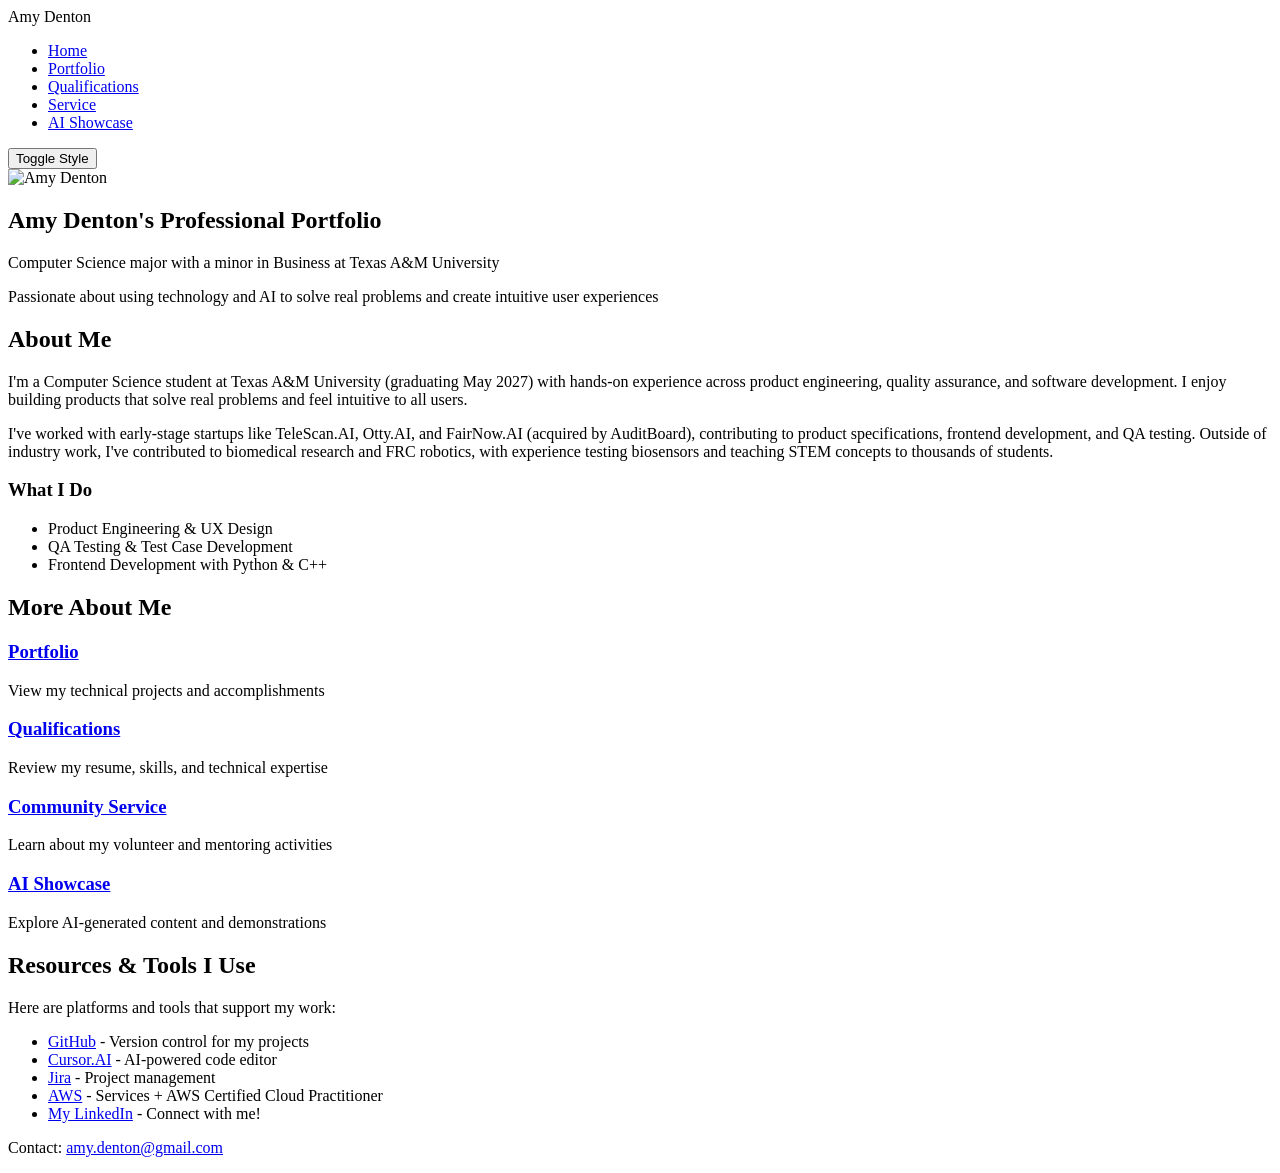
==== index.html @ 45a6ced4 "Add files via upload page files + resume/photo" ====
<!DOCTYPE html>
<html lang="en">
<head>
    <meta charset="UTF-8">
    <meta name="viewport" content="width=device-width, initial-scale=1.0">
    <title>Amy Denton | Computer Science Professional</title>
    <link rel="stylesheet" href="css/style1.css" id="stylesheet">
</head>
<body>
    <nav class="navbar">
        <div class="nav-container">
            <div class="logo">Amy Denton</div>
            <ul class="nav-links">
                <li><a href="index.html" class="active">Home</a></li>
                <li><a href="portfolio.html">Portfolio</a></li>
                <li><a href="qualifications.html">Qualifications</a></li>
                <li><a href="service.html">Service</a></li>
                <li><a href="genai.html">AI Showcase</a></li>
            </ul>
            <button class="style-toggle" onclick="toggleStyle()">Toggle Style</button>
        </div>
    </nav>

    <main>
        <section class="hero">
            <div class="hero-content">
                <div class="profile-picture">
                    <img src="images/AmyDenton.jpg" alt="Amy Denton">
                </div>
                <h1>Amy Denton's Professional Portfolio</h1>
                <p>Computer Science major with a minor in Business at Texas A&M University</p>
                <p class="subtitle">Passionate about using technology and AI to solve real problems and create intuitive user experiences</p>
            </div>
        </section>

        <section class="about">
            <div class="container">
                <h2>About Me</h2>
                <p>I'm a Computer Science student at Texas A&M University (graduating May 2027) with hands-on experience across product engineering, quality assurance, and software development. I enjoy building products that solve real problems and feel intuitive to all users.</p>

                <p>I've worked with early-stage startups like TeleScan.AI, Otty.AI, and FairNow.AI (acquired by AuditBoard), contributing to product specifications, frontend development, and QA testing. Outside of industry work, I've contributed to biomedical research and FRC robotics, with experience testing biosensors and teaching STEM concepts to thousands of students.</p>
                <div class="highlight-box">
                    <h3>What I Do</h3>
                    <ul>
                        <li>Product Engineering & UX Design</li>
                        <li>QA Testing & Test Case Development</li>
                        <li>Frontend Development with Python & C++</li>
                    </ul>
                </div>
            </div>
        </section>

        <section class="quick-links">
            <div class="container">
                <h2>More About Me</h2>
                <div class="link-grid">
                    <div class="link-card">
                        <h3><a href="portfolio.html">Portfolio</a></h3>
                        <p>View my technical projects and accomplishments</p>
                    </div>
                    <div class="link-card">
                        <h3><a href="qualifications.html">Qualifications</a></h3>
                        <p>Review my resume, skills, and technical expertise</p>
                    </div>
                    <div class="link-card">
                        <h3><a href="service.html">Community Service</a></h3>
                        <p>Learn about my volunteer and mentoring activities</p>
                    </div>
                    <div class="link-card">
                        <h3><a href="genai.html">AI Showcase</a></h3>
                        <p>Explore AI-generated content and demonstrations</p>
                    </div>
                </div>
            </div>
        </section>

        <section class="resources">
            <div class="container">
                <h2>Resources & Tools I Use</h2>
                <p>Here are platforms and tools that support my work:</p>
                <ul class="external-links">
                    <li><a href="https://www.github.com" target="_blank">GitHub</a> - Version control for my projects</li>
                    <li><a href="https://cursor.sh" target="_blank">Cursor.AI</a> - AI-powered code editor</li>
                    <li><a href="https://www.atlassian.com/software/jira" target="_blank">Jira</a> - Project management</li>
                    <li><a href="https://aws.amazon.com" target="_blank">AWS</a> - Services + AWS Certified Cloud Practitioner</li>
                    <li><a href="https://www.linkedin.com/in/amy-g-denton" target="_blank">My LinkedIn</a> - Connect with me!</li>
                </ul>
            </div>
        </section>
    </main>

    <footer>
        <div class="footer-content">
            <p>Contact: <a href="mailto:amy.denton@gmail.com">amy.denton@gmail.com</a></p>
        </div>
    </footer>

    <script src="js/style-toggle.js"></script>
</body>
</html>
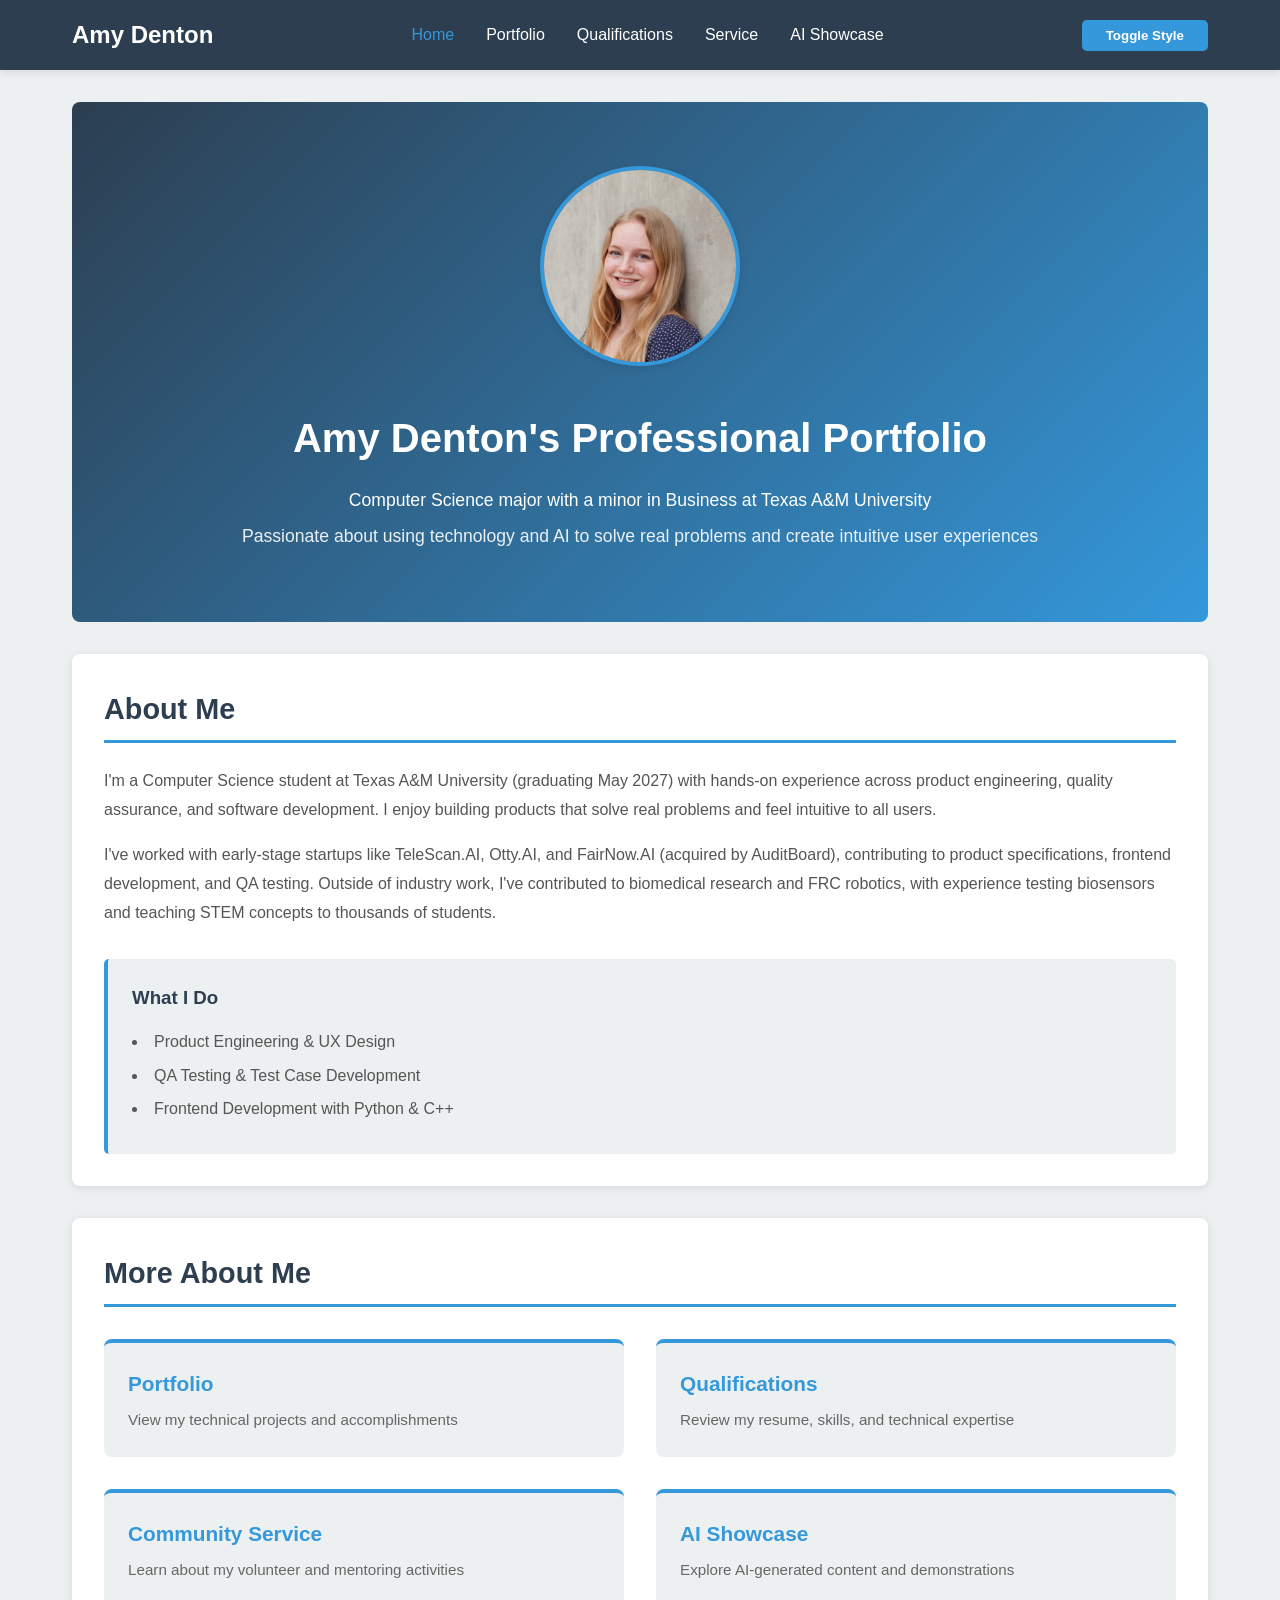
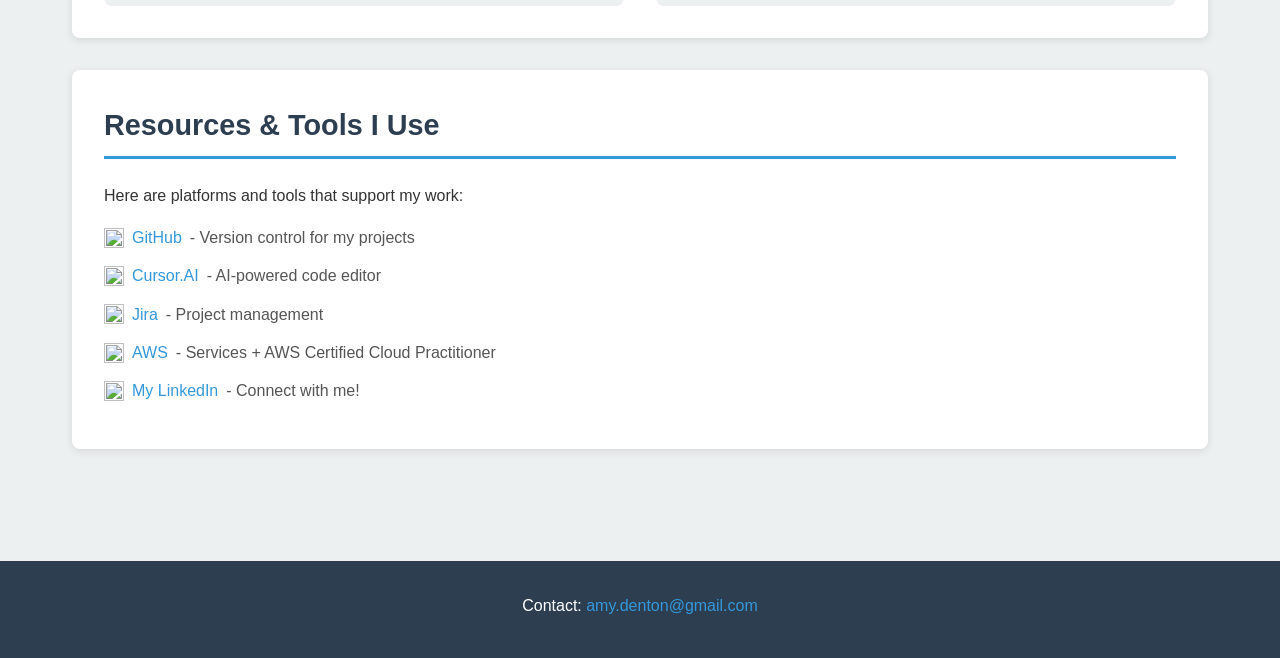
==== commit 480f7c21: "Not necessarily Peer feedback but taking inspiration from another students website: I added in icons" ====
--- a/index.html
+++ b/index.html
@@ -79,11 +79,11 @@
                 <h2>Resources & Tools I Use</h2>
                 <p>Here are platforms and tools that support my work:</p>
                 <ul class="external-links">
-                    <li><a href="https://www.github.com" target="_blank">GitHub</a> - Version control for my projects</li>
-                    <li><a href="https://cursor.sh" target="_blank">Cursor.AI</a> - AI-powered code editor</li>
-                    <li><a href="https://www.atlassian.com/software/jira" target="_blank">Jira</a> - Project management</li>
-                    <li><a href="https://aws.amazon.com" target="_blank">AWS</a> - Services + AWS Certified Cloud Practitioner</li>
-                    <li><a href="https://www.linkedin.com/in/amy-g-denton" target="_blank">My LinkedIn</a> - Connect with me!</li>
+                    <li><img src="https://www.google.com/s2/favicons?domain=github.com&sz=32" alt="" class="item-icon"><a href="https://www.github.com" target="_blank">GitHub</a> - Version control for my projects</li>
+                    <li><img src="https://www.google.com/s2/favicons?domain=cursor.sh&sz=32" alt="" class="item-icon"><a href="https://cursor.sh" target="_blank">Cursor.AI</a> - AI-powered code editor</li>
+                    <li><img src="https://www.google.com/s2/favicons?domain=atlassian.com&sz=32" alt="" class="item-icon"><a href="https://www.atlassian.com/software/jira" target="_blank">Jira</a> - Project management</li>
+                    <li><img src="https://www.google.com/s2/favicons?domain=aws.amazon.com&sz=32" alt="" class="item-icon"><a href="https://aws.amazon.com" target="_blank">AWS</a> - Services + AWS Certified Cloud Practitioner</li>
+                    <li><img src="https://www.google.com/s2/favicons?domain=linkedin.com&sz=32" alt="" class="item-icon"><a href="https://www.linkedin.com/in/amy-g-denton" target="_blank">My LinkedIn</a> - Connect with me!</li>
                 </ul>
             </div>
         </section>
--- a/css/style1.css
+++ b/css/style1.css
@@ -0,0 +1,598 @@
+/* ====================================
+   Style 1: Clean & Minimalist Design
+   ==================================== */
+
+* {
+    margin: 0;
+    padding: 0;
+    box-sizing: border-box;
+}
+
+:root {
+    --primary-color: #2c3e50;
+    --accent-color: #3498db;
+    --text-color: #333;
+    --light-bg: #ecf0f1;
+    --white: #fff;
+    --shadow: 0 2px 8px rgba(0, 0, 0, 0.1);
+}
+
+body {
+    font-family: 'Segoe UI', Tahoma, Geneva, Verdana, sans-serif;
+    line-height: 1.6;
+    color: var(--text-color);
+    background-color: var(--light-bg);
+}
+
+/* Navigation Bar */
+.navbar {
+    background-color: var(--primary-color);
+    padding: 1rem 0;
+    position: sticky;
+    top: 0;
+    z-index: 100;
+    box-shadow: var(--shadow);
+}
+
+.nav-container {
+    max-width: 1200px;
+    margin: 0 auto;
+    padding: 0 2rem;
+    display: flex;
+    justify-content: space-between;
+    align-items: center;
+}
+
+.logo {
+    font-size: 1.5rem;
+    font-weight: bold;
+    color: var(--white);
+}
+
+.nav-links {
+    display: flex;
+    list-style: none;
+    gap: 2rem;
+}
+
+.nav-links a {
+    color: var(--white);
+    text-decoration: none;
+    transition: color 0.3s ease;
+    font-weight: 500;
+}
+
+.nav-links a:hover,
+.nav-links a.active {
+    color: var(--accent-color);
+}
+
+.style-toggle {
+    padding: 0.5rem 1.5rem;
+    background-color: var(--accent-color);
+    color: var(--white);
+    border: none;
+    border-radius: 5px;
+    cursor: pointer;
+    font-weight: bold;
+    transition: background-color 0.3s ease;
+}
+
+.style-toggle:hover {
+    background-color: #2980b9;
+}
+
+/* Main Content */
+main {
+    max-width: 1200px;
+    margin: 0 auto;
+    padding: 2rem;
+}
+
+.container {
+    background-color: var(--white);
+    padding: 2rem;
+    margin-bottom: 2rem;
+    border-radius: 8px;
+    box-shadow: var(--shadow);
+}
+
+/* Hero Section */
+.hero {
+    background: linear-gradient(135deg, var(--primary-color) 0%, var(--accent-color) 100%);
+    color: var(--white);
+    padding: 4rem 2rem;
+    text-align: center;
+    border-radius: 8px;
+    margin-bottom: 2rem;
+}
+
+.hero-content h1 {
+    font-size: 2.5rem;
+    margin-bottom: 1rem;
+}
+
+.hero-content p {
+    font-size: 1.1rem;
+    margin-bottom: 0.5rem;
+}
+
+.subtitle {
+    font-size: 1rem;
+    opacity: 0.9;
+}
+
+.profile-picture {
+    margin-bottom: 2rem;
+}
+
+.profile-picture img {
+    width: 200px;
+    height: 200px;
+    border-radius: 50%;
+    object-fit: cover;
+    box-shadow: var(--shadow);
+    border: 4px solid var(--accent-color);
+}
+
+/* Portfolio Hero */
+.portfolio-hero,
+.qualifications-hero,
+.service-hero {
+    background: linear-gradient(135deg, var(--primary-color) 0%, var(--accent-color) 100%);
+    color: var(--white);
+    padding: 3rem 2rem;
+    text-align: center;
+    border-radius: 8px;
+    margin-bottom: 2rem;
+}
+
+.portfolio-hero h1,
+.qualifications-hero h1,
+.service-hero h1 {
+    font-size: 2rem;
+    margin-bottom: 0.5rem;
+}
+
+.portfolio-hero p,
+.qualifications-hero p,
+.service-hero p {
+    font-size: 1rem;
+    opacity: 0.95;
+}
+
+/* About Section */
+.about h2,
+.portfolio-content h2,
+.resume-section h2,
+.skills-section h2,
+.education-section h2,
+.interests-section h2,
+.service-content h2,
+.values-section h2,
+.professional-links h2,
+.volunteer-resources h2,
+.quick-links h2,
+.resources h2,
+.additional-resources h2 {
+    color: var(--primary-color);
+    margin-bottom: 1.5rem;
+    font-size: 1.8rem;
+    border-bottom: 3px solid var(--accent-color);
+    padding-bottom: 0.5rem;
+}
+
+.about p,
+.service-content p {
+    color: #555;
+    margin-bottom: 1rem;
+    line-height: 1.8;
+}
+
+.intro {
+    font-size: 1.1rem;
+    color: var(--accent-color);
+    margin-bottom: 2rem;
+    font-weight: 500;
+}
+
+/* Highlight Box */
+.highlight-box {
+    background-color: var(--light-bg);
+    padding: 1.5rem;
+    border-left: 4px solid var(--accent-color);
+    border-radius: 5px;
+    margin-top: 2rem;
+}
+
+.highlight-box h3 {
+    color: var(--primary-color);
+    margin-bottom: 1rem;
+}
+
+.highlight-box ul {
+    list-style-position: inside;
+    color: #555;
+}
+
+.highlight-box li {
+    margin-bottom: 0.5rem;
+}
+
+/* Link Grid */
+.link-grid {
+    display: grid;
+    grid-template-columns: repeat(2, 1fr);
+    gap: 2rem;
+    margin-top: 2rem;
+}
+
+.link-card {
+    padding: 1.5rem;
+    background-color: var(--light-bg);
+    border-radius: 8px;
+    border-top: 4px solid var(--accent-color);
+    transition: transform 0.3s ease, box-shadow 0.3s ease;
+}
+
+.link-card:hover {
+    transform: translateY(-5px);
+    box-shadow: 0 4px 15px rgba(0, 0, 0, 0.15);
+}
+
+.link-card h3 {
+    margin-bottom: 0.5rem;
+}
+
+.link-card h3 a {
+    color: var(--accent-color);
+    text-decoration: none;
+    font-size: 1.3rem;
+}
+
+.link-card h3 a:hover {
+    text-decoration: underline;
+}
+
+.link-card p {
+    color: #666;
+    font-size: 0.95rem;
+}
+
+/* Projects */
+.project {
+    background-color: var(--light-bg);
+    padding: 2rem;
+    margin-bottom: 2rem;
+    border-radius: 8px;
+    border-left: 4px solid var(--accent-color);
+}
+
+.project-header {
+    margin-bottom: 1rem;
+}
+
+.project h2 {
+    color: var(--primary-color);
+    font-size: 1.5rem;
+    margin-bottom: 0.5rem;
+    border: none;
+    padding: 0;
+}
+
+.project-date {
+    color: var(--accent-color);
+    font-size: 0.9rem;
+    font-weight: bold;
+}
+
+.project p {
+    color: #555;
+    margin-bottom: 1rem;
+}
+
+.project-details {
+    list-style-position: inside;
+    color: #666;
+    margin: 1rem 0;
+}
+
+.project-details li {
+    margin-bottom: 0.5rem;
+}
+
+/* Skills Section */
+.skills-category {
+    margin-bottom: 2rem;
+}
+
+.skills-category h3 {
+    color: var(--accent-color);
+    font-size: 1.2rem;
+    margin-bottom: 1rem;
+}
+
+.skill-list {
+    display: grid;
+    grid-template-columns: repeat(2, 1fr);
+    gap: 0.5rem;
+}
+
+.skill-list li {
+    list-style: none;
+    padding: 0.5rem;
+    background-color: var(--light-bg);
+    border-radius: 5px;
+    color: #555;
+}
+
+/* Education */
+.education-item {
+    background-color: var(--light-bg);
+    padding: 1.5rem;
+    border-radius: 8px;
+    margin-bottom: 1.5rem;
+}
+
+.education-item h3 {
+    color: var(--primary-color);
+    margin-bottom: 0.5rem;
+}
+
+.education-item p {
+    color: #555;
+    margin-bottom: 0.5rem;
+}
+
+.date {
+    color: var(--accent-color);
+    font-weight: bold;
+    font-size: 0.95rem;
+}
+
+/* Certifications */
+.certification-item {
+    background-color: var(--light-bg);
+    padding: 1.5rem;
+    border-radius: 8px;
+    margin-bottom: 1.5rem;
+}
+
+.certification-item h3 {
+    color: var(--primary-color);
+    margin-bottom: 0.5rem;
+}
+
+.certification-item p {
+    color: #555;
+    margin-bottom: 0.5rem;
+}
+
+/* Interests Grid */
+.interests-grid {
+    display: grid;
+    grid-template-columns: repeat(2, 1fr);
+    gap: 2rem;
+    margin-top: 2rem;
+}
+
+.interest-card {
+    background-color: var(--light-bg);
+    padding: 1.5rem;
+    border-radius: 8px;
+    border-top: 3px solid var(--accent-color);
+}
+
+.interest-card h3 {
+    color: var(--primary-color);
+    margin-bottom: 1rem;
+}
+
+.interest-card p {
+    color: #555;
+    font-size: 0.95rem;
+}
+
+/* Values Grid */
+.values-grid {
+    display: grid;
+    grid-template-columns: repeat(2, 1fr);
+    gap: 2rem;
+    margin-top: 2rem;
+}
+
+.value-card {
+    background-color: var(--light-bg);
+    padding: 1.5rem;
+    border-radius: 8px;
+    text-align: center;
+}
+
+.value-card h3 {
+    color: var(--accent-color);
+    font-size: 1.3rem;
+    margin-bottom: 1rem;
+}
+
+.value-card p {
+    color: #555;
+    font-size: 0.95rem;
+}
+
+/* Service Items */
+.service-item {
+    background-color: var(--light-bg);
+    padding: 2rem;
+    margin-bottom: 2rem;
+    border-radius: 8px;
+    border-left: 4px solid var(--accent-color);
+}
+
+.service-item h2 {
+    color: var(--primary-color);
+    font-size: 1.5rem;
+    margin-bottom: 1rem;
+    border: none;
+    padding: 0;
+}
+
+.service-item p {
+    color: #555;
+    margin-bottom: 1rem;
+}
+
+.service-details {
+    background-color: var(--white);
+    padding: 1rem;
+    border-radius: 5px;
+    margin-top: 1rem;
+}
+
+.service-details h3 {
+    color: var(--accent-color);
+    font-size: 1rem;
+    margin-bottom: 0.5rem;
+}
+
+.service-details ul {
+    list-style-position: inside;
+    color: #666;
+}
+
+.service-details li {
+    margin-bottom: 0.5rem;
+}
+
+/* Resume Viewer */
+.resume-viewer {
+    margin-top: 2rem;
+    padding: 1rem;
+    background-color: var(--light-bg);
+    border-radius: 8px;
+}
+
+.resume-viewer p {
+    color: #666;
+    font-size: 0.95rem;
+    margin-bottom: 1rem;
+}
+
+.resume-viewer a {
+    color: var(--accent-color);
+    text-decoration: none;
+    font-weight: bold;
+}
+
+.resume-viewer a:hover {
+    text-decoration: underline;
+}
+
+.download-btn {
+    display: inline-block;
+    padding: 0.75rem 1.5rem;
+    background-color: var(--accent-color);
+    color: var(--white) !important;
+    text-decoration: none;
+    border-radius: 5px;
+    font-weight: bold;
+    transition: background-color 0.3s ease;
+    margin-top: 1rem;
+}
+
+.download-btn:hover {
+    background-color: #2980b9;
+    text-decoration: none !important;
+}
+
+/* External Links */
+.external-links {
+    list-style: none;
+    padding-left: 0;
+    color: #555;
+    margin-top: 1rem;
+}
+
+.external-links li {
+    display: flex;
+    align-items: center;
+    gap: 0.5rem;
+    margin-bottom: 0.8rem;
+}
+
+.external-links .item-icon {
+    width: 20px;
+    height: 20px;
+    object-fit: contain;
+    flex-shrink: 0;
+}
+
+.external-links a {
+    color: var(--accent-color);
+    text-decoration: none;
+    font-weight: 500;
+}
+
+.external-links a:hover {
+    text-decoration: underline;
+}
+
+/* Footer */
+footer {
+    background-color: var(--primary-color);
+    color: var(--white);
+    text-align: center;
+    padding: 2rem;
+    margin-top: 3rem;
+}
+
+.footer-content p {
+    margin-bottom: 0.5rem;
+}
+
+footer a {
+    color: var(--accent-color);
+    text-decoration: none;
+}
+
+footer a:hover {
+    text-decoration: underline;
+}
+
+/* Responsive Design */
+@media (max-width: 768px) {
+    .nav-links {
+        gap: 1rem;
+    }
+
+    .link-grid,
+    .interests-grid,
+    .values-grid {
+        grid-template-columns: 1fr;
+    }
+
+    .skill-list {
+        grid-template-columns: 1fr;
+    }
+
+    .hero-content h1 {
+        font-size: 1.8rem;
+    }
+
+    .portfolio-hero h1,
+    .qualifications-hero h1,
+    .service-hero h1 {
+        font-size: 1.5rem;
+    }
+
+    main {
+        padding: 1rem;
+    }
+
+    .container {
+        padding: 1.5rem;
+    }
+
+    .nav-container {
+        padding: 0 1rem;
+    }
+}
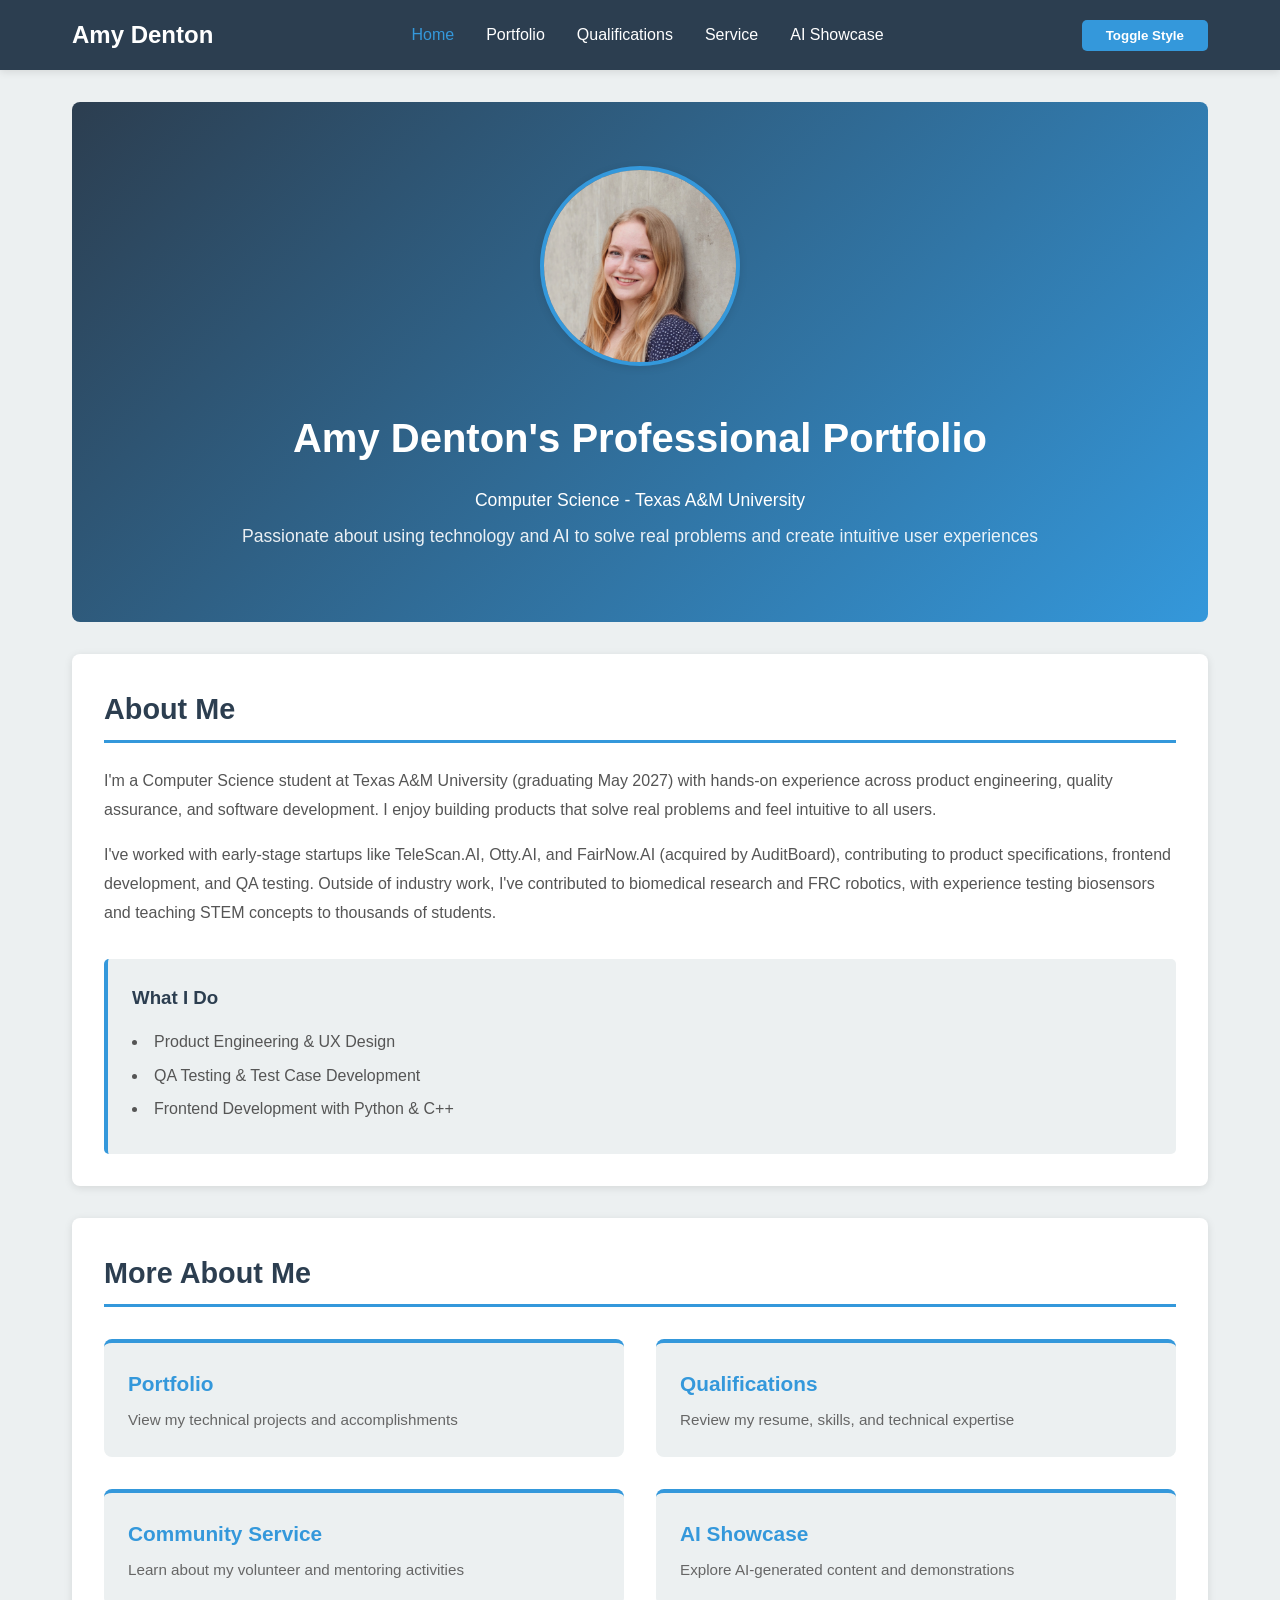
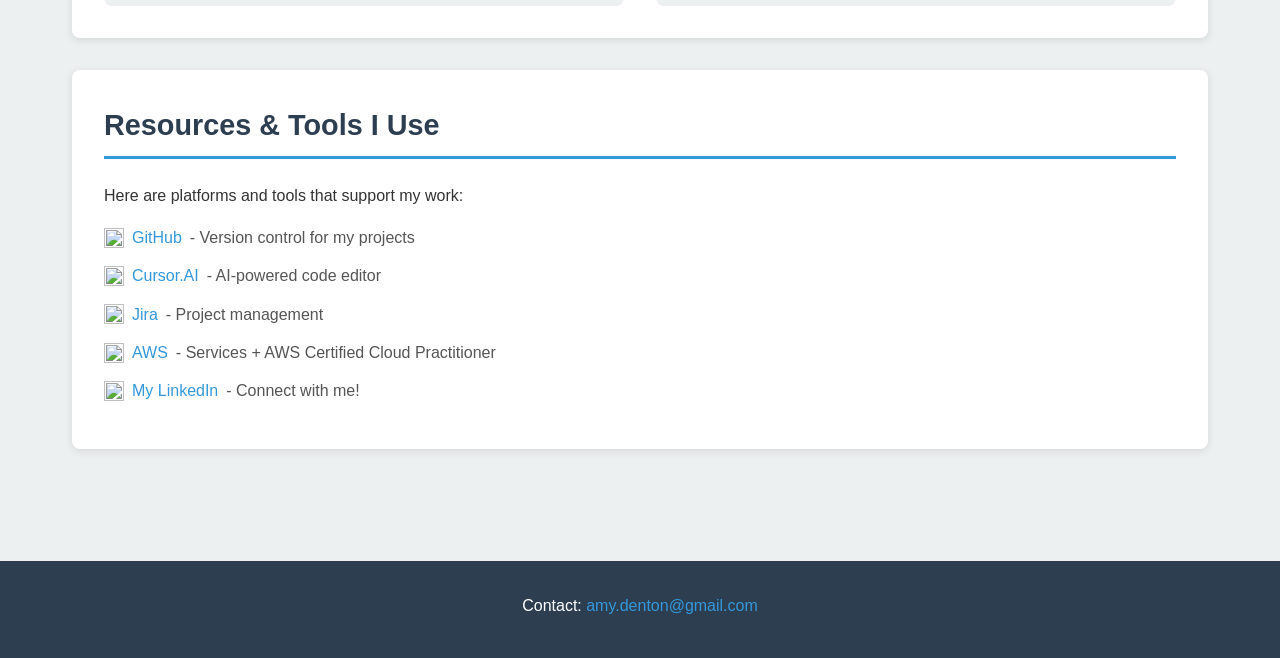
==== commit 536561d1: "Updated homepage text" ====
--- a/index.html
+++ b/index.html
@@ -28,7 +28,7 @@
                     <img src="images/AmyDenton.jpg" alt="Amy Denton">
                 </div>
                 <h1>Amy Denton's Professional Portfolio</h1>
-                <p>Computer Science major with a minor in Business at Texas A&M University</p>
+                <p>Computer Science - Texas A&M University</p>
                 <p class="subtitle">Passionate about using technology and AI to solve real problems and create intuitive user experiences</p>
             </div>
         </section>
--- a/css/style1.css
+++ b/css/style1.css
@@ -420,12 +420,32 @@
 }
 
 /* Service Items */
+.service-group {
+    margin-bottom: 2.5rem;
+}
+
+.service-group:last-of-type {
+    margin-bottom: 0;
+}
+
+.service-group-title {
+    color: var(--primary-color);
+    font-size: 1.5rem;
+    margin-bottom: 1rem;
+    border-bottom: 2px solid var(--accent-color);
+    padding-bottom: 0.5rem;
+}
+
 .service-item {
     background-color: var(--light-bg);
     padding: 2rem;
     margin-bottom: 2rem;
     border-radius: 8px;
     border-left: 4px solid var(--accent-color);
+}
+
+.service-group .service-item:last-child {
+    margin-bottom: 0;
 }
 
 .service-item h2 {
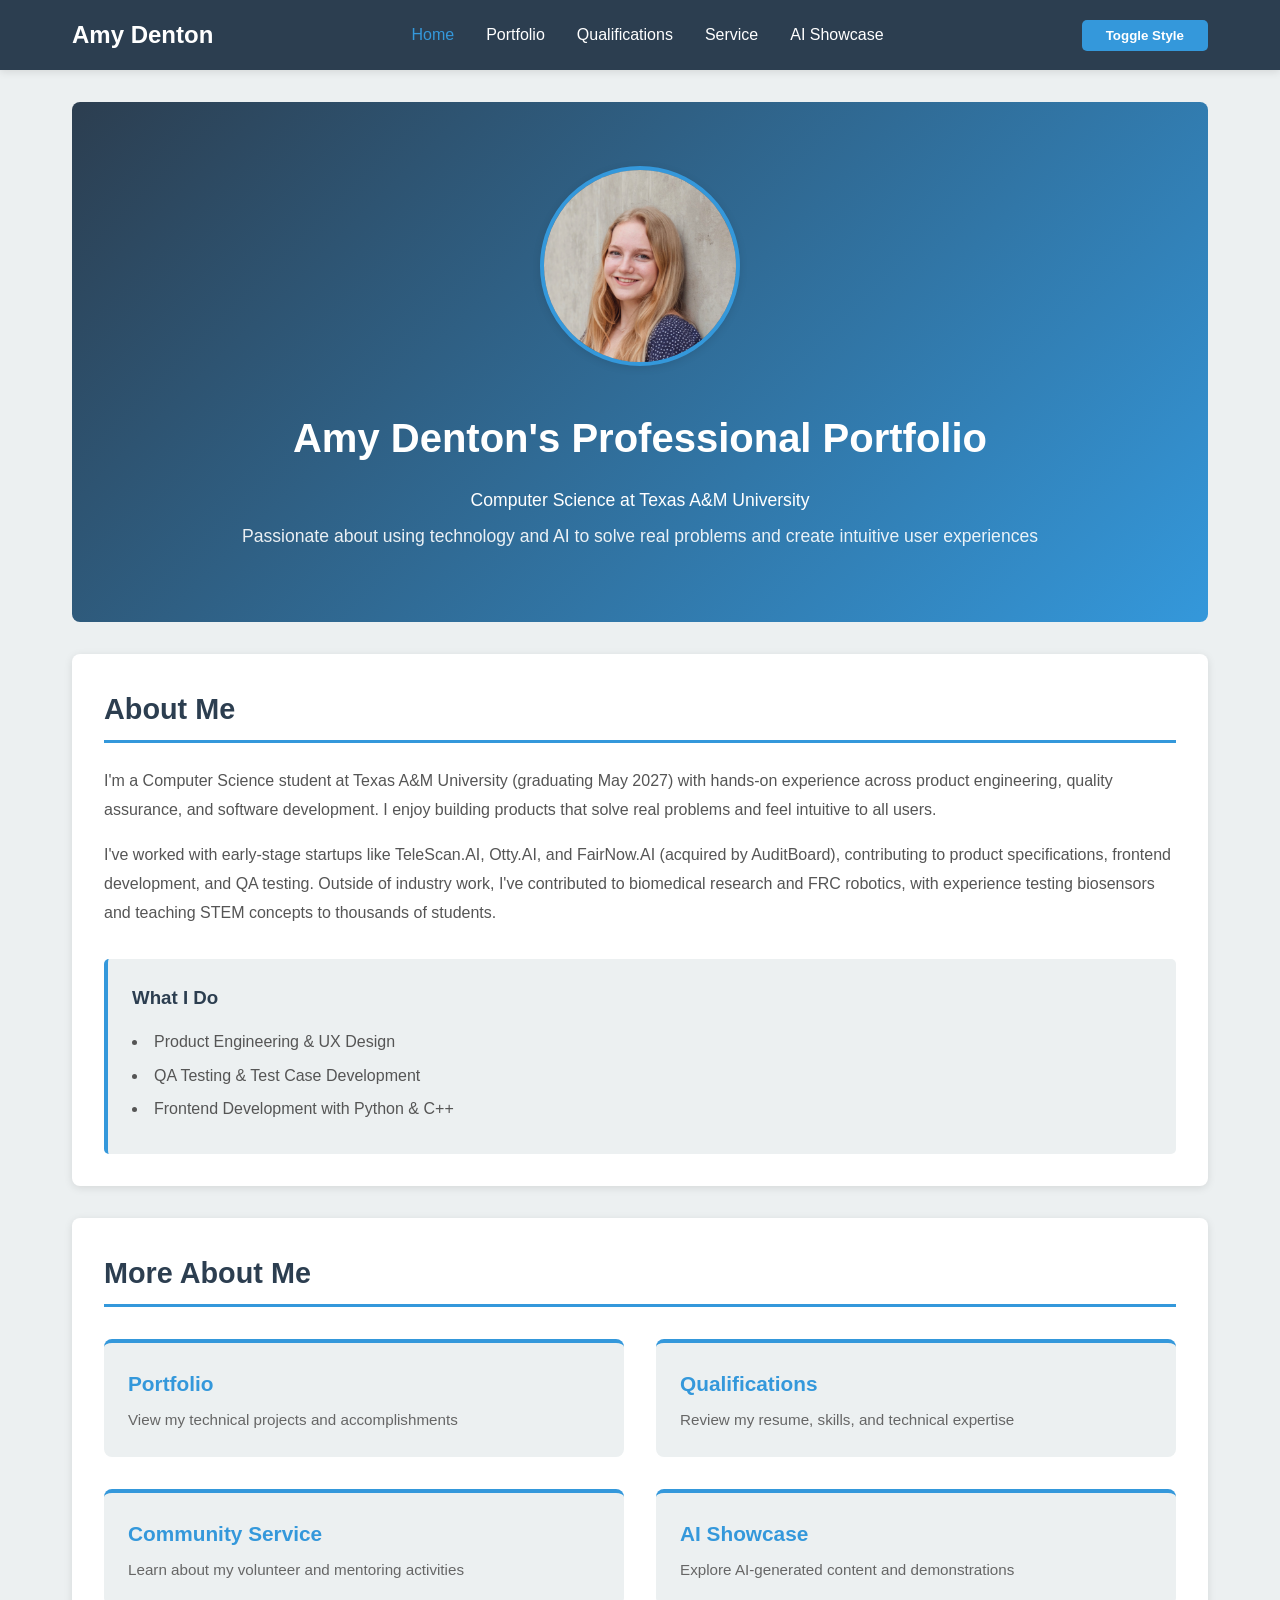
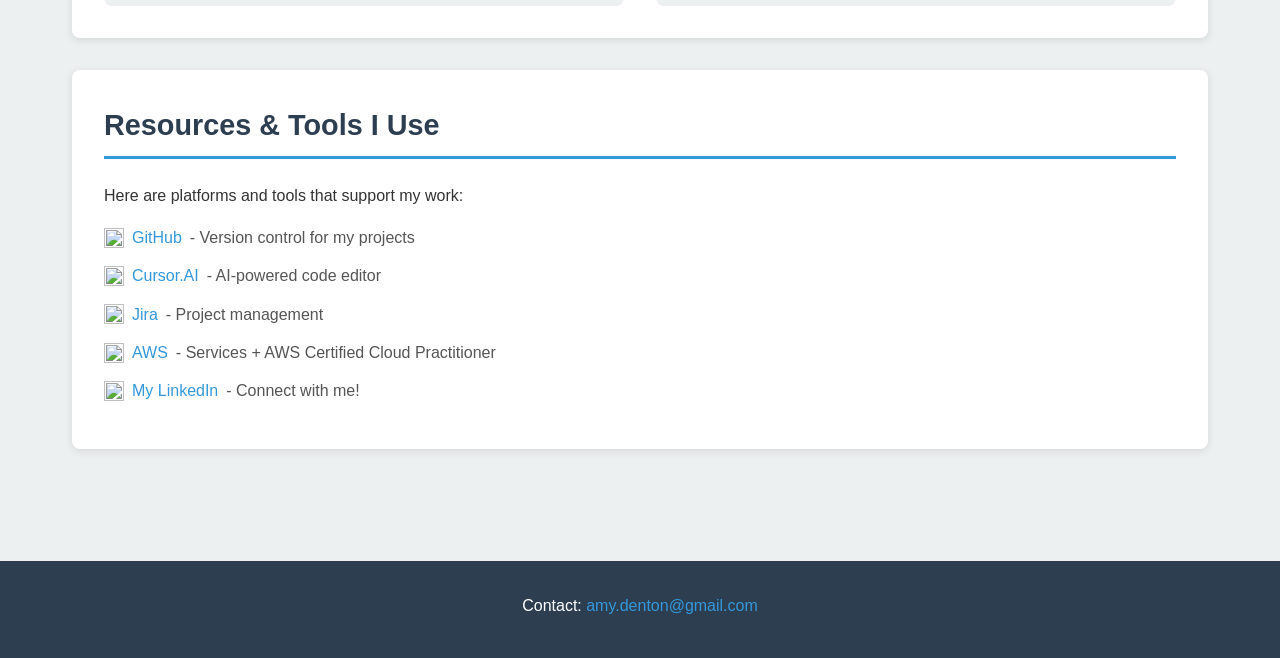
==== commit f1a6b759: "Updated homepage text" ====
--- a/index.html
+++ b/index.html
@@ -28,7 +28,7 @@
                     <img src="images/AmyDenton.jpg" alt="Amy Denton">
                 </div>
                 <h1>Amy Denton's Professional Portfolio</h1>
-                <p>Computer Science - Texas A&M University</p>
+                <p>Computer Science at Texas A&M University</p>
                 <p class="subtitle">Passionate about using technology and AI to solve real problems and create intuitive user experiences</p>
             </div>
         </section>
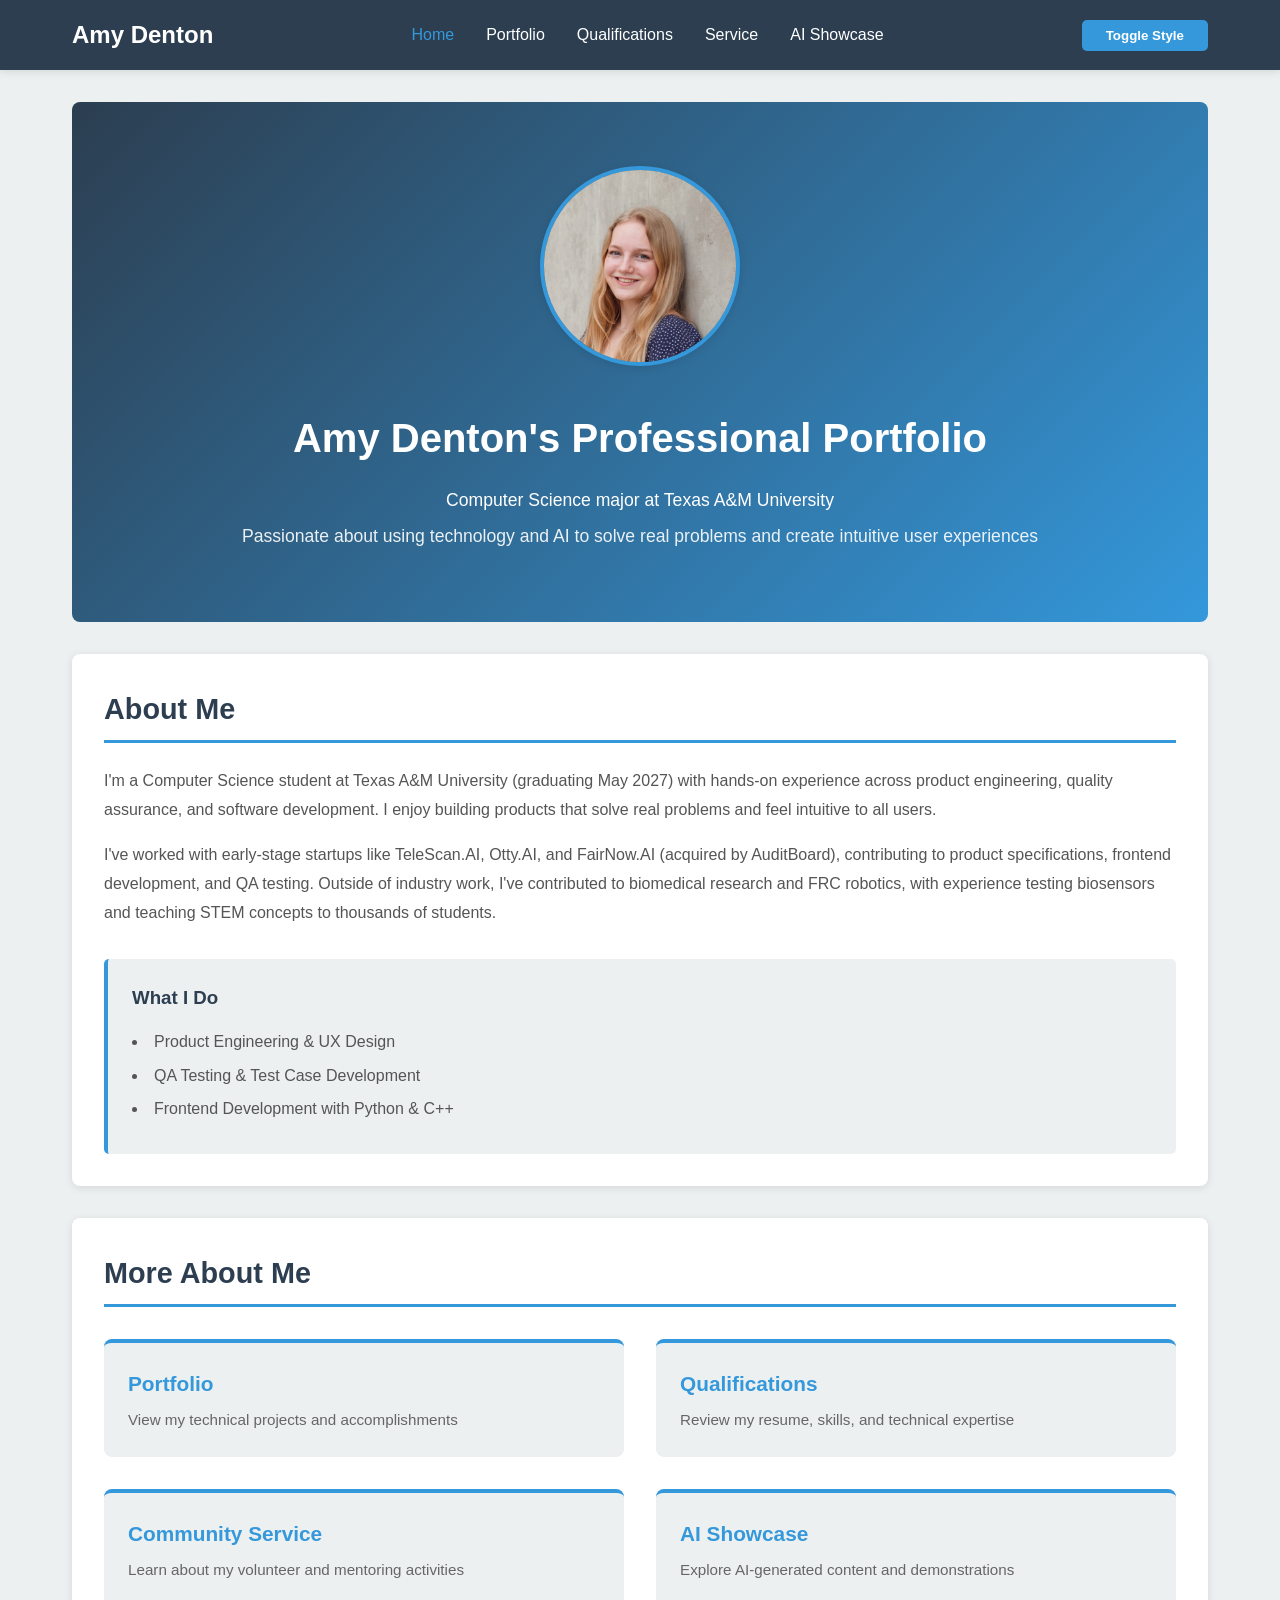
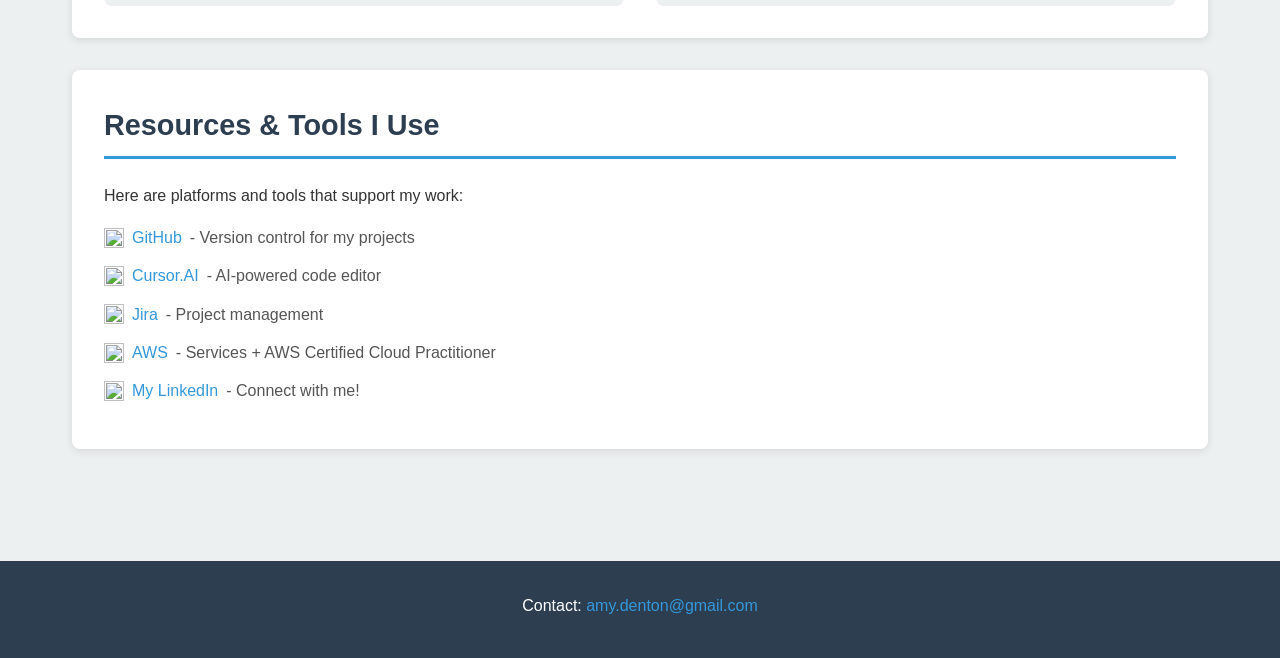
==== commit f1bc18af: "Another Updated homepage text" ====
--- a/index.html
+++ b/index.html
@@ -28,7 +28,7 @@
                     <img src="images/AmyDenton.jpg" alt="Amy Denton">
                 </div>
                 <h1>Amy Denton's Professional Portfolio</h1>
-                <p>Computer Science at Texas A&M University</p>
+                <p>Computer Science major at Texas A&M University</p>
                 <p class="subtitle">Passionate about using technology and AI to solve real problems and create intuitive user experiences</p>
             </div>
         </section>
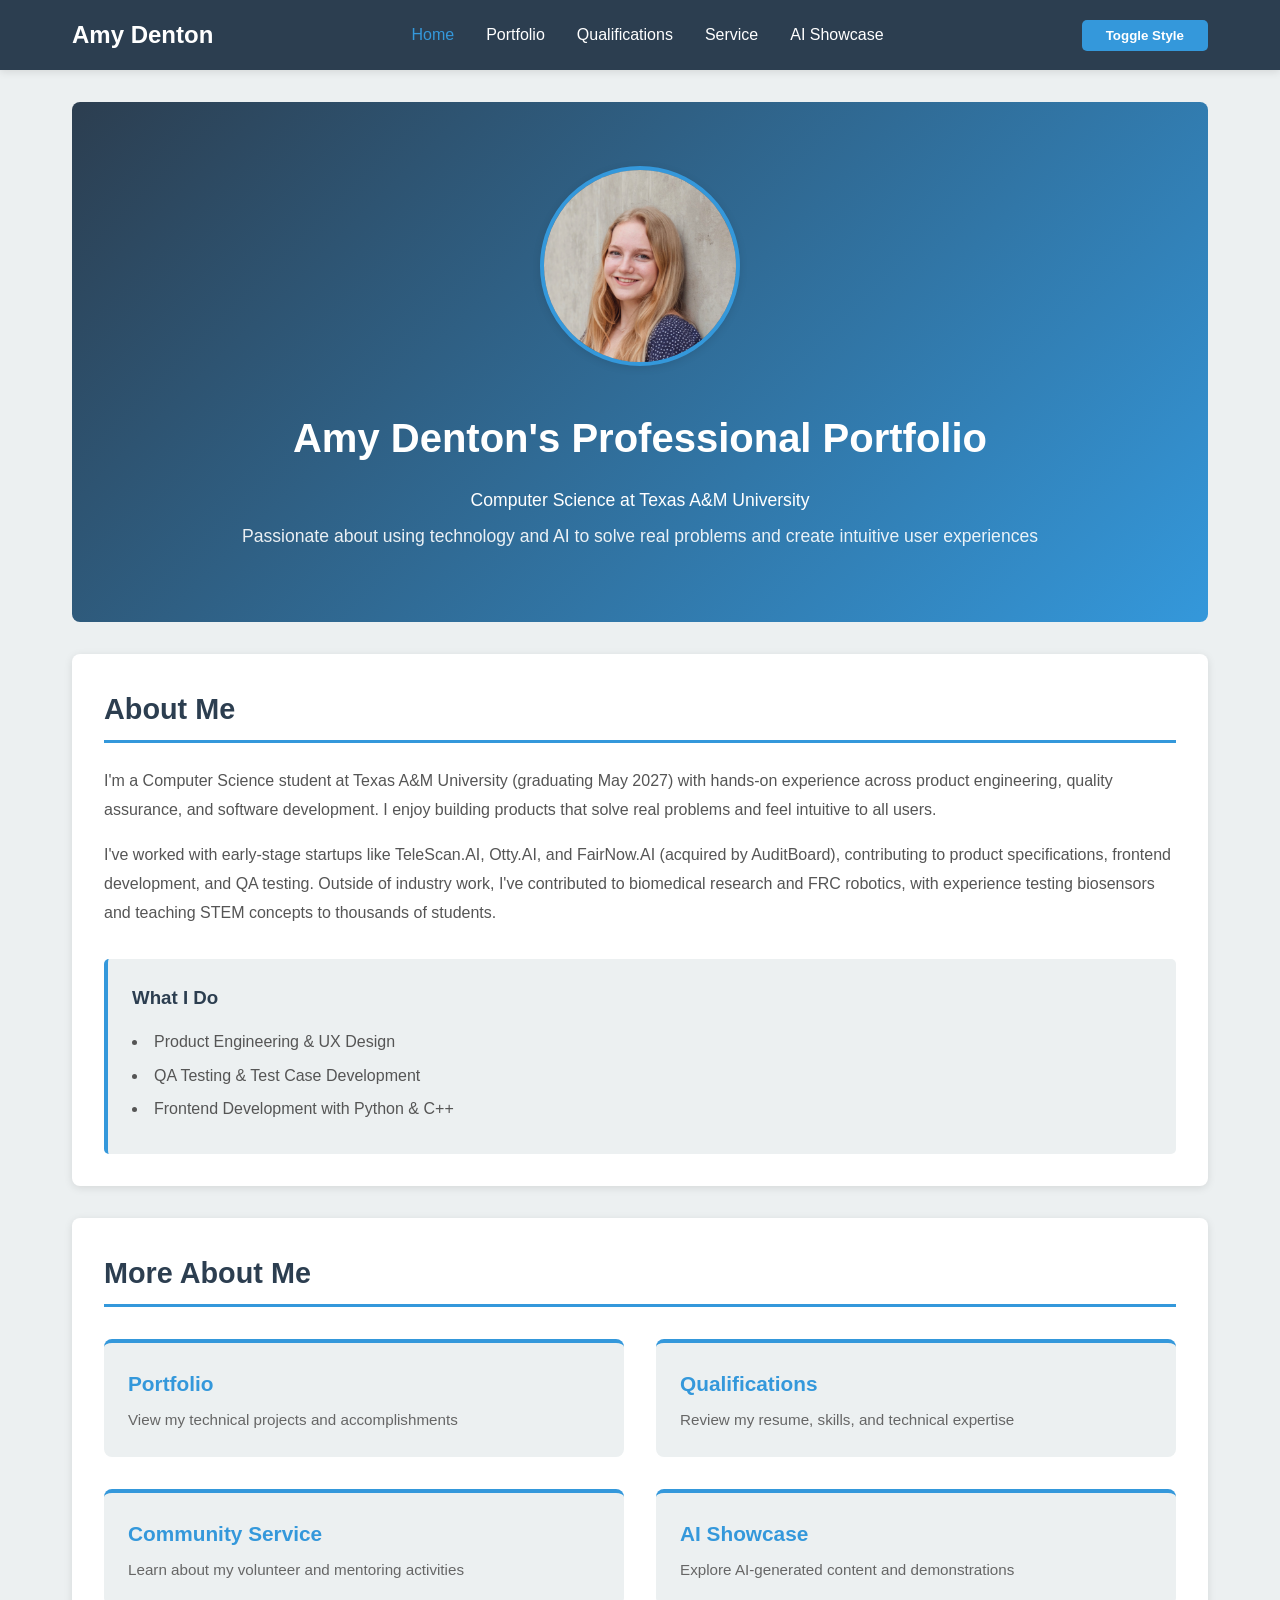
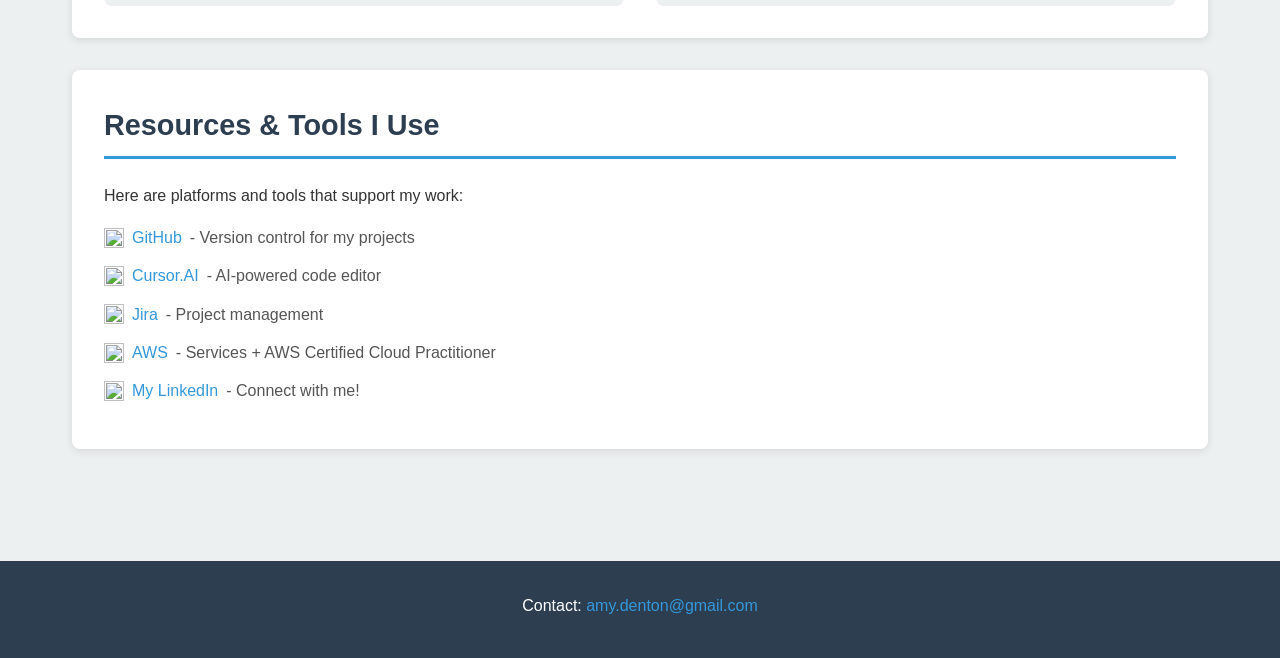
==== commit 1d3af037: "Changes to  homepage text" ====
--- a/index.html
+++ b/index.html
@@ -28,7 +28,7 @@
                     <img src="images/AmyDenton.jpg" alt="Amy Denton">
                 </div>
                 <h1>Amy Denton's Professional Portfolio</h1>
-                <p>Computer Science major at Texas A&M University</p>
+                <p>Computer Science at Texas A&M University</p>
                 <p class="subtitle">Passionate about using technology and AI to solve real problems and create intuitive user experiences</p>
             </div>
         </section>
